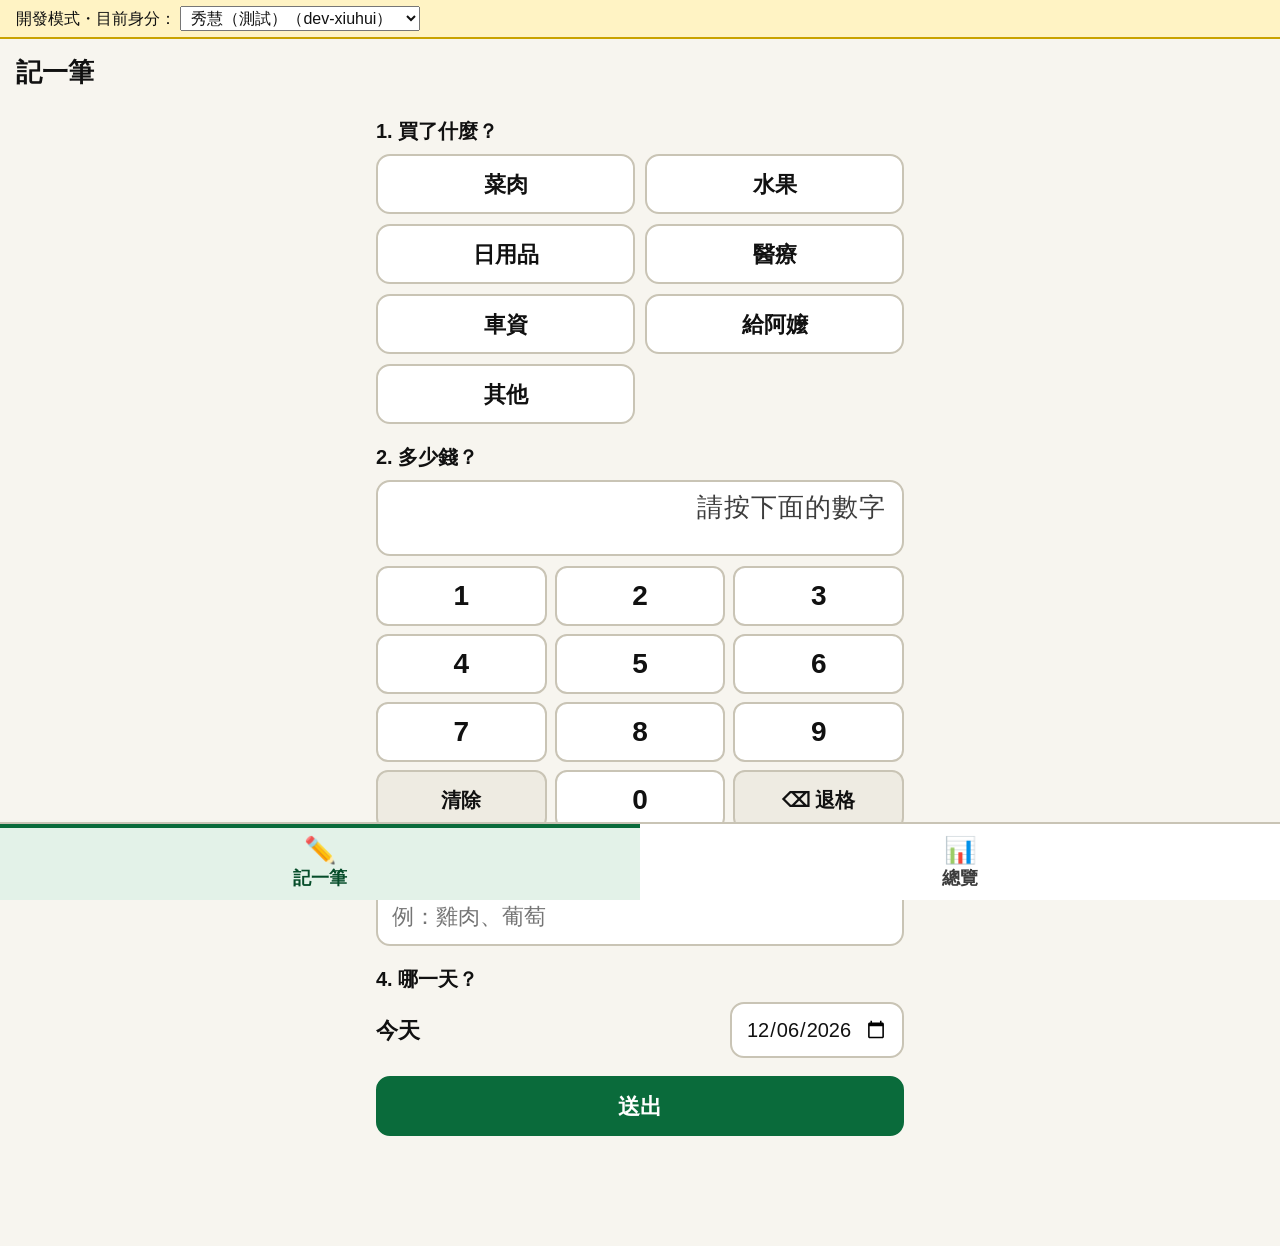
==== index.html @ 477da749 "Add files via upload" ====
<!DOCTYPE html>
<html lang="zh-Hant">
<head>
  <meta charset="UTF-8">
  <meta name="viewport" content="width=device-width, initial-scale=1, viewport-fit=cover">
  <title>阿嬤基金記帳</title>
  <link rel="stylesheet" href="style.css">
</head>
<body>
  <!-- 開發模式工具列（只在電腦瀏覽器測試時出現） -->
  <div id="devbar" class="devbar" hidden>
    開發模式・目前身分：
    <select id="dev-user"></select>
  </div>

  <header class="topbar">
    <h1 id="page-title">阿嬤基金記帳</h1>
    <div id="who" class="who"></div>
  </header>

  <main id="app">
    <div class="loading-page">
      <div class="spinner"></div>
      <p>載入中，請稍等…</p>
      <p class="hint slow-hint" hidden>網路比較慢，請再等一下…</p>
    </div>
  </main>

  <nav id="tabs" class="tabs" hidden></nav>

  <!-- 彈出視窗（確認、成功、錯誤） -->
  <div id="modal" class="modal" hidden>
    <div class="modal-box" id="modal-box"></div>
  </div>

  <script charset="utf-8" src="https://static.line-scdn.net/liff/edge/2/sdk.js"></script>
  <script src="config.js"></script>
  <script src="app.js"></script>
</body>
</html>
---- style.css ----
/* 阿嬤基金記帳 — 長輩友善：大字、大按鈕、高對比 */
:root {
  --bg: #f7f5ef;
  --card: #ffffff;
  --text: #111111;
  --muted: #3d3d3d;      /* 次要文字也維持深色，不用淺灰 */
  --line: #c9c4b5;
  --primary: #0a6b3b;    /* 深綠：主要按鈕 */
  --primary-dark: #064d2a;
  --primary-soft: #e3f2e8;
  --danger: #b3261e;
  --danger-soft: #fbe9e7;
  --accent: #8a4b00;     /* 金額強調 */
  --radius: 14px;
  --tab-h: 76px;
}

* { box-sizing: border-box; }
html { -webkit-text-size-adjust: 100%; }
body {
  margin: 0;
  background: var(--bg);
  color: var(--text);
  font-family: -apple-system, "PingFang TC", "Noto Sans TC", "Microsoft JhengHei", sans-serif;
  font-size: 20px;
  line-height: 1.5;
  padding-bottom: calc(var(--tab-h) + env(safe-area-inset-bottom) + 16px);
}
button, input, select { font: inherit; color: inherit; }
button { cursor: pointer; -webkit-tap-highlight-color: transparent; }
button:disabled { opacity: .55; cursor: default; }

/* ===== 上方 ===== */
.devbar {
  background: #fff3c4; border-bottom: 2px solid #c9a200;
  padding: 6px 16px; font-size: 16px;
}
.devbar select { font-size: 16px; padding: 2px 6px; }
.topbar {
  display: flex; align-items: baseline; justify-content: space-between; gap: 12px;
  padding: 14px 16px 6px;
}
.topbar h1 { margin: 0; font-size: 26px; }
.who { font-size: 18px; color: var(--muted); white-space: nowrap; }

main { padding: 0 16px; max-width: 560px; margin: 0 auto; }

.section { margin: 18px 0; }
.section-title { font-size: 20px; font-weight: 700; margin: 0 0 8px; }
.hint { font-size: 18px; color: var(--muted); }
.card {
  background: var(--card); border: 2px solid var(--line); border-radius: var(--radius);
  padding: 14px 16px;
}

/* ===== 按鈕 ===== */
.btn {
  display: block; width: 100%; min-height: 60px;
  border: 2px solid var(--primary); border-radius: var(--radius);
  background: var(--card); color: var(--primary); font-size: 22px; font-weight: 700;
  padding: 10px 16px;
}
.btn-primary { background: var(--primary); color: #fff; }
.btn-primary:active:not(:disabled) { background: var(--primary-dark); }
.btn-danger { border-color: var(--danger); color: var(--danger); }
.btn-danger.btn-primary { background: var(--danger); color: #fff; }
.btn-row { display: grid; gap: 12px; }

/* ===== 記一筆：分類 ===== */
.cat-grid { display: grid; grid-template-columns: 1fr 1fr; gap: 10px; }
.cat-btn {
  min-height: 60px; border: 2px solid var(--line); border-radius: var(--radius);
  background: var(--card); font-size: 22px; font-weight: 700;
}
.cat-btn[aria-pressed="true"] {
  border: 3px solid var(--primary); background: var(--primary-soft); color: var(--primary-dark);
}
.cat-btn[aria-pressed="true"]::before { content: "✔ "; }

/* ===== 記一筆：金額與鍵盤 ===== */
.amount-display {
  display: flex; align-items: baseline; justify-content: flex-end; gap: 8px;
  background: var(--card); border: 2px solid var(--line); border-radius: var(--radius);
  padding: 6px 16px; min-height: 76px;
}
.amount-display .num { font-size: 48px; font-weight: 800; letter-spacing: 1px; }
.amount-display .num.empty { color: var(--muted); font-weight: 400; font-size: 26px; }
.amount-display .unit { font-size: 24px; }
.keypad { display: grid; grid-template-columns: repeat(3, 1fr); gap: 8px; margin-top: 10px; }
.key {
  min-height: 60px; border: 2px solid var(--line); border-radius: 12px;
  background: var(--card); font-size: 28px; font-weight: 700;
}
.key:active { background: var(--primary-soft); }
.key.fn { font-size: 20px; background: #eeebe2; }

/* ===== 輸入框 ===== */
.text-input {
  width: 100%; min-height: 60px; padding: 10px 14px;
  border: 2px solid var(--line); border-radius: var(--radius); background: var(--card);
  font-size: 22px;
}
.text-input:focus { outline: 3px solid var(--primary); border-color: var(--primary); }
.date-row { display: flex; align-items: center; gap: 12px; }
.date-row .date-text { font-size: 22px; font-weight: 700; flex: 1; }
.date-row input[type="date"] { width: auto; min-height: 56px; font-size: 20px; }

/* ===== 總覽 ===== */
.big-number { font-size: 44px; font-weight: 800; color: var(--accent); line-height: 1.2; }
.stat-grid { display: grid; gap: 12px; }
.stat-label { font-size: 20px; font-weight: 700; }
.list { list-style: none; margin: 0; padding: 0; }
.list li {
  display: flex; justify-content: space-between; align-items: center; gap: 12px;
  padding: 12px 0; border-bottom: 1px solid var(--line);
}
.list li:last-child { border-bottom: none; }
.list .amount { font-weight: 800; white-space: nowrap; font-size: 22px; }
.list .zero { color: var(--muted); font-weight: 400; }
.entry-main { min-width: 0; }
.entry-title { font-weight: 700; }
.entry-sub { font-size: 17px; color: var(--muted); overflow-wrap: anywhere; }
.tag {
  display: inline-block; font-size: 16px; font-weight: 700; padding: 0 8px; border-radius: 8px;
  border: 2px solid currentColor; margin-left: 4px; vertical-align: 2px;
}
.tag-pending { color: var(--danger); }
.tag-paid { color: var(--primary); }

.bar-row { display: grid; grid-template-columns: 4.5em 1fr auto; align-items: center; gap: 10px; margin: 8px 0; }
.bar-track { height: 22px; background: #eeebe2; border-radius: 6px; overflow: hidden; }
.bar-fill { height: 100%; background: var(--primary); border-radius: 6px; }
.bar-value { font-weight: 700; min-width: 4.5em; text-align: right; }

.diff-plus { color: var(--primary); font-weight: 800; }
.diff-minus { color: var(--danger); font-weight: 800; }

/* ===== 底部分頁 ===== */
.tabs {
  position: fixed; left: 0; right: 0; bottom: 0; z-index: 10;
  display: flex; background: var(--card); border-top: 2px solid var(--line);
  padding-bottom: env(safe-area-inset-bottom);
}
.tab {
  flex: 1; height: var(--tab-h); border: none; background: none;
  display: flex; flex-direction: column; align-items: center; justify-content: center; gap: 2px;
  font-size: 18px; font-weight: 700; color: var(--muted);
  border-top: 4px solid transparent;
}
.tab .icon { font-size: 26px; line-height: 1; }
.tab[aria-current="page"] { color: var(--primary-dark); border-top-color: var(--primary); background: var(--primary-soft); }

/* ===== 彈出視窗 ===== */
.modal {
  position: fixed; inset: 0; z-index: 20; background: rgba(0, 0, 0, .55);
  display: flex; align-items: center; justify-content: center; padding: 16px;
}
.modal[hidden] { display: none; }
.modal-box {
  background: var(--card); border-radius: 18px; padding: 24px 20px; width: 100%; max-width: 440px;
  text-align: center;
}
.modal-box .modal-title { font-size: 26px; font-weight: 800; margin: 0 0 8px; }
.modal-box .modal-body { font-size: 22px; margin: 0 0 20px; }
.modal-box .modal-big { font-size: 40px; font-weight: 800; color: var(--accent); display: block; }

/* ===== 載入中 ===== */
.loading-page { text-align: center; padding: 80px 0; }
.spinner {
  width: 48px; height: 48px; margin: 0 auto 12px; border-radius: 50%;
  border: 6px solid var(--primary-soft); border-top-color: var(--primary);
  animation: spin 0.9s linear infinite;
}
.btn .spinner { display: inline-block; width: 24px; height: 24px; border-width: 4px; margin: 0 8px -4px 0; }
@keyframes spin { to { transform: rotate(360deg); } }

.error-box {
  background: var(--danger-soft); border: 2px solid var(--danger); border-radius: var(--radius);
  padding: 16px; margin: 20px 0; color: var(--danger); font-weight: 700;
}

.updating {
  display: flex; align-items: center; gap: 8px; flex-wrap: wrap;
  margin: 12px 0 0; font-size: 18px; font-weight: 700; color: var(--primary-dark);
}
.updating .spinner { width: 22px; height: 22px; border-width: 4px; margin: 0; }
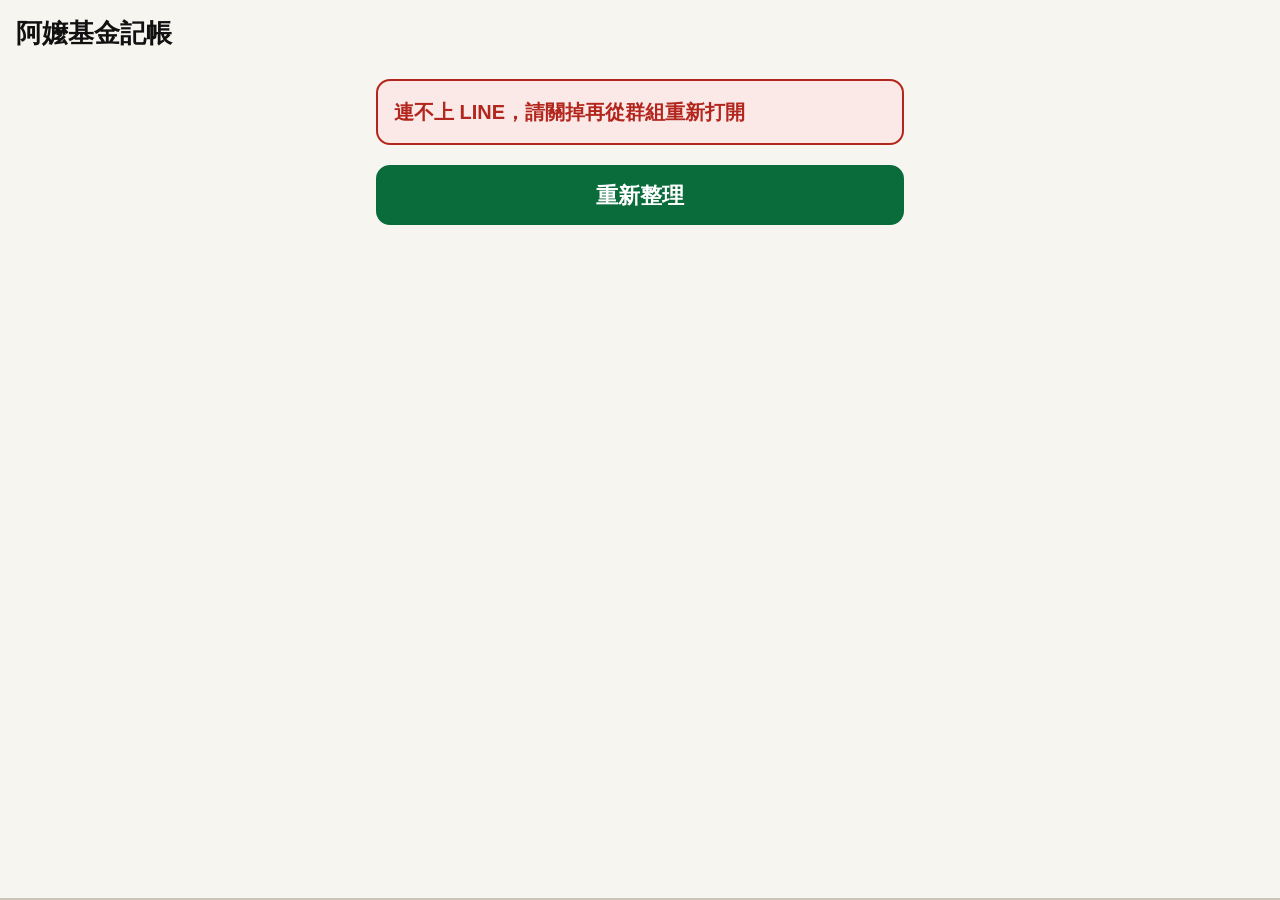
==== commit 9f2f8328: "加上診斷模式（?debug=1）以排查 LINE 內分頁無法切換 Co-Authored-By: Claude Opus 5.5 <noreply@anthropic.com>" ====
--- a/index.html
+++ b/index.html
@@ -33,6 +33,7 @@
     <div class="modal-box" id="modal-box"></div>
   </div>
 
+  <script src="debug.js"></script>
   <script charset="utf-8" src="https://static.line-scdn.net/liff/edge/2/sdk.js"></script>
   <script src="config.js"></script>
   <script src="app.js"></script>
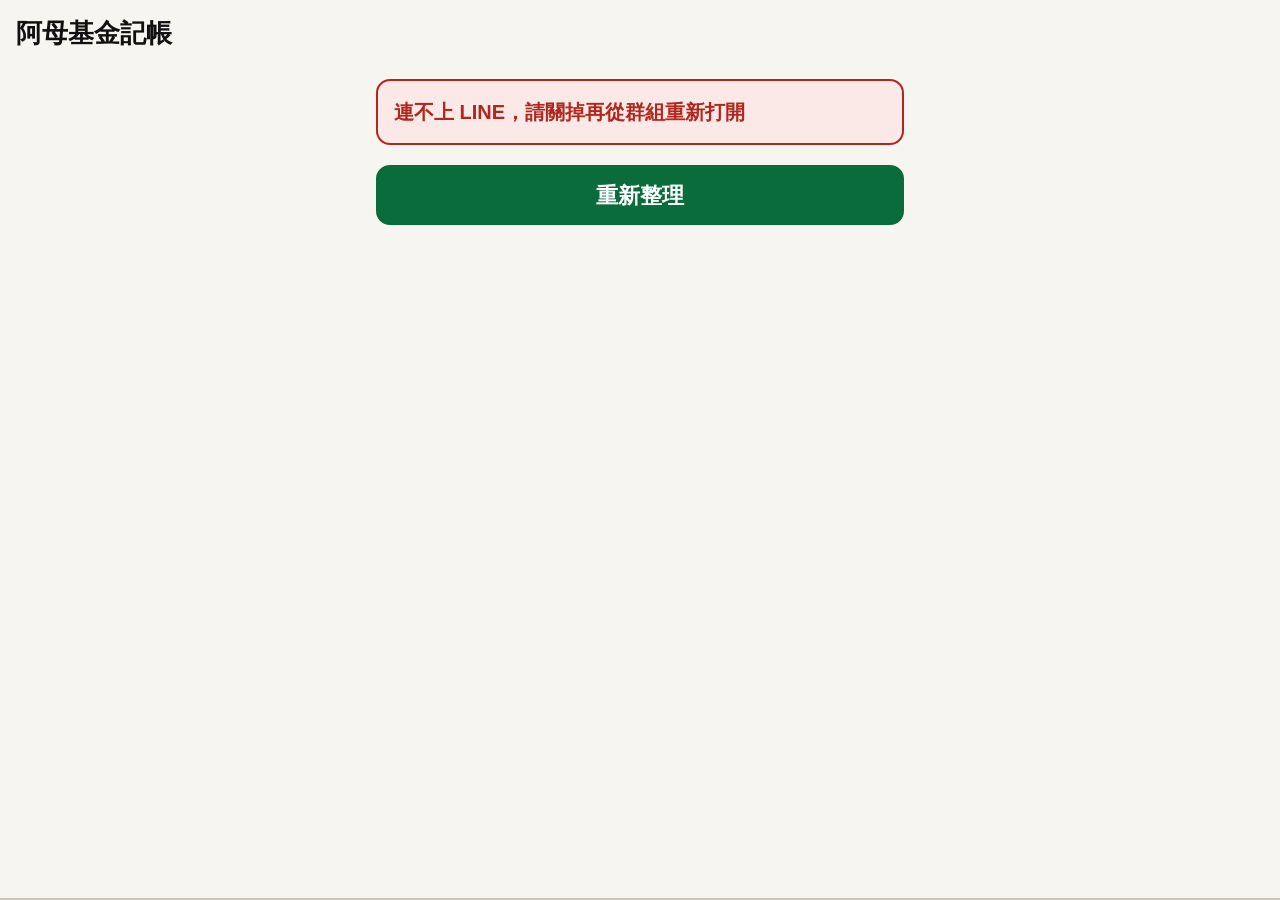
==== commit ee28bd02: "已核准者免等 LINE 登入與後端即顯示記一筆；稱呼改由設定表讀取（大哥／阿母）；分類「給零用錢」；記錄畫面可用時間 Co-Authored-By: Claude Opus 5.5 <noreply@" ====
--- a/index.html
+++ b/index.html
@@ -3,7 +3,7 @@
 <head>
   <meta charset="UTF-8">
   <meta name="viewport" content="width=device-width, initial-scale=1, viewport-fit=cover">
-  <title>阿嬤基金記帳</title>
+  <title>阿母基金記帳</title>
   <link rel="stylesheet" href="style.css">
 </head>
 <body>
@@ -14,7 +14,7 @@
   </div>
 
   <header class="topbar">
-    <h1 id="page-title">阿嬤基金記帳</h1>
+    <h1 id="page-title">阿母基金記帳</h1>
     <div id="who" class="who"></div>
   </header>
 
--- a/style.css
+++ b/style.css
@@ -1,4 +1,4 @@
-/* 阿嬤基金記帳 — 長輩友善：大字、大按鈕、高對比 */
+/* 基金記帳 — 長輩友善：大字、大按鈕、高對比 */
 :root {
   --bg: #f7f5ef;
   --card: #ffffff;
@@ -184,3 +184,9 @@
   margin: 12px 0 0; font-size: 18px; font-weight: 700; color: var(--primary-dark);
 }
 .updating .spinner { width: 22px; height: 22px; border-width: 4px; margin: 0; }
+
+/* ===== 待核准 ===== */
+.pending-card { text-align: center; margin-top: 32px; }
+.pending-icon { font-size: 56px; margin: 8px 0 0; line-height: 1.2; }
+.pending-title { font-size: 28px; font-weight: 800; margin: 8px 0 12px; }
+.pending-card p { margin: 0 0 14px; }
